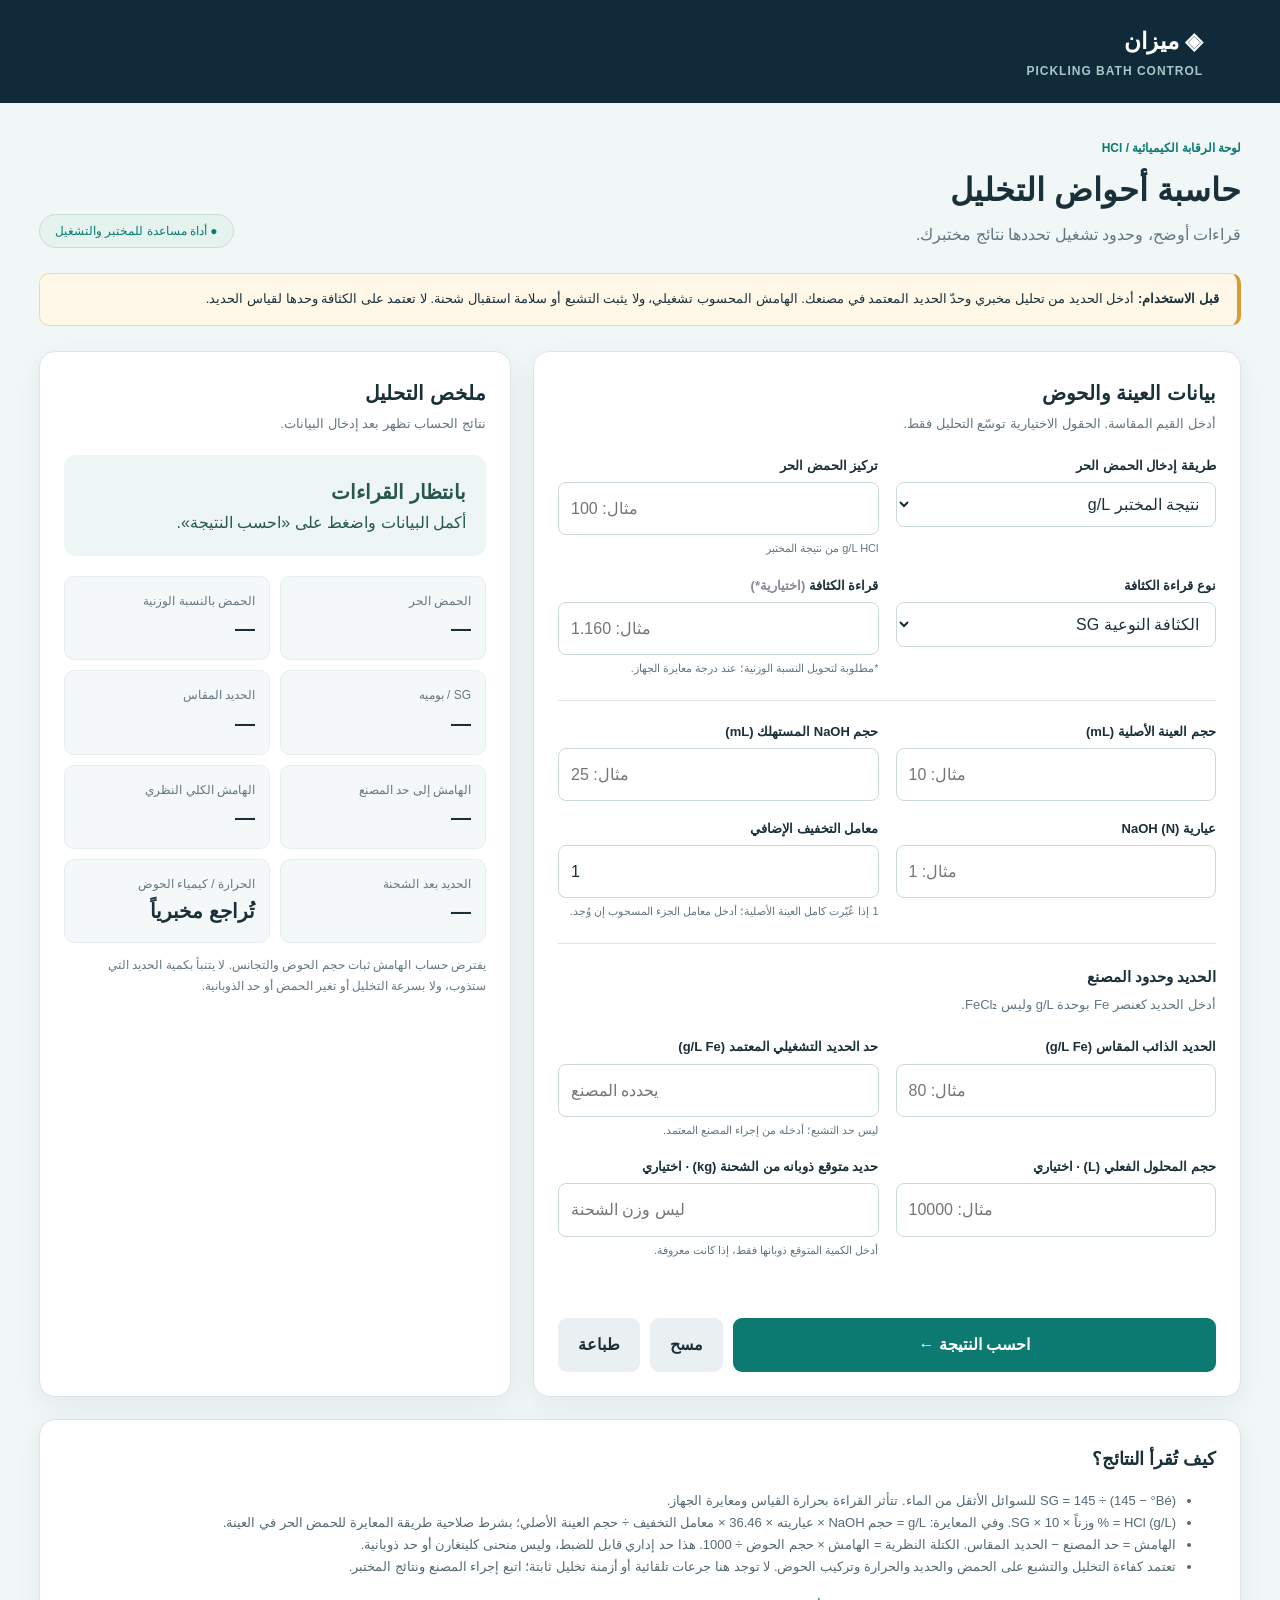
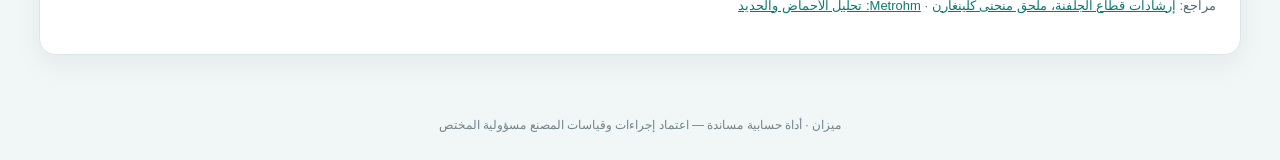
==== hcl-capacity.html @ 318e8add "Add iron capacity calculator to pickling section" ====
<!doctype html><html lang="ar" dir="rtl"><head><meta charset="utf-8"><meta name="viewport" content="width=device-width,initial-scale=1"><title>ميزان | حاسبة أحواض التخليل</title><style>
:root{--navy:#102a3a;--ink:#1a3039;--muted:#637782;--line:#dce6e8;--teal:#0c7a70;--bg:#f1f6f6}*{box-sizing:border-box}body{margin:0;background:var(--bg);color:var(--ink);font-family:Tahoma,Arial,sans-serif;line-height:1.7}.top{background:var(--navy);color:white;padding:22px 6%}.brand{font-weight:bold;font-size:23px}.brand small{font-size:12px;color:#a8c8c8;display:block;letter-spacing:1px}.wrap{max-width:1250px;margin:auto;padding:35px 24px}.eyebrow{color:var(--teal);font-size:12px;font-weight:bold}.hero{display:flex;justify-content:space-between;align-items:end;gap:20px}.hero h1{font-size:32px;margin:4px 0}.hero p{margin:0;color:var(--muted)}.pill{border:1px solid #c9dedb;color:var(--teal);background:#e5f3ef;border-radius:30px;padding:6px 15px;font-size:12px;white-space:nowrap}.alert{margin:25px 0;background:#fff7e7;border:1px solid #f0d8aa;border-right:4px solid #d89d32;padding:14px 18px;border-radius:10px;font-size:13px}.grid{display:grid;grid-template-columns:1.2fr .8fr;gap:22px}.card{background:white;border:1px solid var(--line);border-radius:16px;padding:24px;box-shadow:0 8px 28px #183d4810}.card h2{margin:0;font-size:20px}.sub{color:var(--muted);font-size:13px;margin:3px 0 20px}.fields{display:grid;grid-template-columns:1fr 1fr;gap:17px}.field label{display:block;font-size:13px;font-weight:bold;margin-bottom:5px}.field small{display:block;color:var(--muted);font-size:11px;margin-top:4px}.field input,.field select{width:100%;border:1px solid #cbd9dc;border-radius:8px;padding:12px;font:inherit;color:var(--ink);background:#fff;direction:ltr;text-align:left}.field select{direction:rtl;text-align:right}.section{border-top:1px solid var(--line);margin-top:22px;padding-top:20px}.section h3{font-size:15px;margin:0 0 5px}.buttons{display:flex;gap:10px;margin-top:24px}button{border:0;border-radius:9px;padding:13px 20px;font:inherit;font-weight:bold;cursor:pointer}.primary{background:var(--teal);color:white;flex:1}.secondary{background:#eaf0f1;color:var(--ink)}.status{background:#eef6f5;border-radius:12px;padding:20px;margin:20px 0;color:#285750}.status strong{display:block;font-size:20px}.results{display:grid;grid-template-columns:1fr 1fr;gap:10px}.metric{background:#f5f8f8;border:1px solid #e5eeee;padding:14px;border-radius:10px}.metric span{display:block;color:var(--muted);font-size:12px}.metric b{font-size:20px;direction:ltr;display:block;text-align:right}.note{font-size:12px;color:var(--muted)}.error{color:#a23827;font-weight:bold;min-height:22px;font-size:13px}.refs{margin-top:22px}.refs h2{font-size:18px}.refs p,.refs li{font-size:13px;color:#536a73}.refs a{color:var(--teal)}footer{text-align:center;color:#71858b;font-size:12px;padding:25px}@media(max-width:800px){.grid{grid-template-columns:1fr}.hero{display:block}.pill{display:inline-block;margin-top:15px}.hero h1{font-size:26px}}@media(max-width:480px){.fields{grid-template-columns:1fr}.wrap{padding:24px 14px}.card{padding:18px}}@media print{button{display:none}body{background:white}.card{box-shadow:none}.grid{display:block}.card{margin-bottom:10px}}
</style></head><body><header class="top"><div class="brand">◈ ميزان <small>PICKLING BATH CONTROL</small></div></header><main class="wrap"><div class="hero"><div><div class="eyebrow">لوحة الرقابة الكيميائية / HCl</div><h1>حاسبة أحواض التخليل</h1><p>قراءات أوضح، وحدود تشغيل تحددها نتائج مختبرك.</p></div><div class="pill">● أداة مساعدة للمختبر والتشغيل</div></div><div class="alert"><b>قبل الاستخدام:</b> أدخل الحديد من تحليل مخبري وحدّ الحديد المعتمد في مصنعك. الهامش المحسوب تشغيلي، ولا يثبت التشبع أو سلامة استقبال شحنة. لا تعتمد على الكثافة وحدها لقياس الحديد.</div><div class="grid"><section class="card"><h2>بيانات العينة والحوض</h2><p class="sub">أدخل القيم المقاسة. الحقول الاختيارية توسّع التحليل فقط.</p><div class="fields"><div class="field"><label for="mode">طريقة إدخال الحمض الحر</label><select id="mode"><option value="gl">نتيجة المختبر g/L</option><option value="ww">نسبة وزنية % w/w</option><option value="tit">معايرة NaOH</option></select></div><div class="field" id="acidbox"><label for="acid">تركيز الحمض الحر</label><input id="acid" type="number" min="0" step="any" placeholder="مثال: 100"><small id="acidunit">g/L HCl من نتيجة المختبر</small></div><div class="field"><label for="densitytype">نوع قراءة الكثافة</label><select id="densitytype"><option value="sg">الكثافة النوعية SG</option><option value="be">درجة بوميه °Bé</option></select></div><div class="field"><label for="density">قراءة الكثافة <span style="color:#889">(اختيارية*)</span></label><input id="density" type="number" min="0" step="any" placeholder="مثال: 1.160"><small>*مطلوبة لتحويل النسبة الوزنية؛ عند درجة معايرة الجهاز.</small></div></div><div id="titration" class="fields section" hidden><div class="field"><label for="sample">حجم العينة الأصلية (mL)</label><input id="sample" type="number" min="0" step="any" placeholder="مثال: 10"></div><div class="field"><label for="naoh">حجم NaOH المستهلك (mL)</label><input id="naoh" type="number" min="0" step="any" placeholder="مثال: 25"></div><div class="field"><label for="normal">عيارية NaOH (N)</label><input id="normal" type="number" min="0" step="any" placeholder="مثال: 1"></div><div class="field"><label for="dilution">معامل التخفيف الإضافي</label><input id="dilution" type="number" min="1" step="any" value="1"><small>1 إذا عُيّرت كامل العينة الأصلية؛ أدخل معامل الجزء المسحوب إن وُجد.</small></div></div><div class="section"><h3>الحديد وحدود المصنع</h3><p class="sub">أدخل الحديد كعنصر Fe بوحدة g/L وليس FeCl₂.</p><div class="fields"><div class="field"><label for="iron">الحديد الذائب المقاس (g/L Fe)</label><input id="iron" type="number" min="0" step="any" placeholder="مثال: 80"></div><div class="field"><label for="limit">حد الحديد التشغيلي المعتمد (g/L Fe)</label><input id="limit" type="number" min="0" step="any" placeholder="يحدده المصنع"><small>ليس حد التشبع؛ أدخله من إجراء المصنع المعتمد.</small></div><div class="field"><label for="volume">حجم المحلول الفعلي (L) · اختياري</label><input id="volume" type="number" min="0" step="any" placeholder="مثال: 10000"></div><div class="field"><label for="load">حديد متوقع ذوبانه من الشحنة (kg) · اختياري</label><input id="load" type="number" min="0" step="any" placeholder="ليس وزن الشحنة"><small>أدخل الكمية المتوقع ذوبانها فقط، إذا كانت معروفة.</small></div></div></div><p class="error" id="error" role="alert"></p><div class="buttons"><button class="primary" id="calculate">احسب النتيجة ←</button><button class="secondary" id="reset">مسح</button><button class="secondary" onclick="window.print()">طباعة</button></div></section><section class="card"><h2>ملخص التحليل</h2><p class="sub">نتائج الحساب تظهر بعد إدخال البيانات.</p><div class="status" id="status" aria-live="polite"><strong>بانتظار القراءات</strong>أكمل البيانات واضغط على «احسب النتيجة».</div><div class="results"><div class="metric"><span>الحمض الحر</span><b id="outacid">—</b></div><div class="metric"><span>الحمض بالنسبة الوزنية</span><b id="outww">—</b></div><div class="metric"><span>SG / بوميه</span><b id="outsg">—</b></div><div class="metric"><span>الحديد المقاس</span><b id="outiron">—</b></div><div class="metric"><span>الهامش إلى حد المصنع</span><b id="margin">—</b></div><div class="metric"><span>الهامش الكلي النظري</span><b id="mass">—</b></div><div class="metric"><span>الحديد بعد الشحنة</span><b id="projected">—</b></div><div class="metric"><span>الحرارة / كيمياء الحوض</span><b>تُراجع مخبرياً</b></div></div><p class="note">يفترض حساب الهامش ثبات حجم الحوض والتجانس. لا يتنبأ بكمية الحديد التي ستذوب، ولا بسرعة التخليل أو تغير الحمض أو حد الذوبانية.</p></section></div><section class="card refs"><h2>كيف تُقرأ النتائج؟</h2><ul><li>SG = 145 ÷ (145 − °Bé) للسوائل الأثقل من الماء. تتأثر القراءة بحرارة القياس ومعايرة الجهاز.</li><li>HCl (g/L) = % وزناً × SG × 10. وفي المعايرة: g/L = حجم NaOH × عياريته × 36.46 × معامل التخفيف ÷ حجم العينة الأصلي؛ بشرط صلاحية طريقة المعايرة للحمض الحر في العينة.</li><li>الهامش = حد المصنع − الحديد المقاس. الكتلة النظرية = الهامش × حجم الحوض ÷ 1000. هذا حد إداري قابل للضبط، وليس منحنى كلينغارن أو حد ذوبانية.</li><li>تعتمد كفاءة التخليل والتشبع على الحمض والحديد والحرارة وتركيب الحوض. لا توجد هنا جرعات تلقائية أو أزمنة تخليل ثابتة؛ اتبع إجراء المصنع ونتائج المختبر.</li></ul><p>مراجع: <a href="https://www.sepa.org.uk/media/90906/ippc_sg5_guidance_for_a2_activities_in_the_galvanising_sector.pdf" target="_blank" rel="noreferrer">إرشادات قطاع الجلفنة، ملحق منحنى كلينغارن</a> · <a href="https://www.metrohm.com/ja_jp/applications/application-notes/prozess-applikationen-anpan/an-pan-1019.html" target="_blank" rel="noreferrer">Metrohm: تحليل الأحماض والحديد</a></p></section></main><footer>ميزان · أداة حسابية مساندة — اعتماد إجراءات وقياسات المصنع مسؤولية المختص</footer><script>
const $=id=>document.getElementById(id);const fields=['acid','density','sample','naoh','normal','dilution','iron','limit','volume','load'];const n=id=>$(id).value.trim()===''?null:Number($(id).value);const fmt=(x,d=1)=>Number(x).toLocaleString('en-US',{maximumFractionDigits:d});function mode(){let m=$('mode').value;$('acidbox').hidden=m==='tit';$('titration').hidden=m!=='tit';$('acidunit').textContent=m==='ww'?'% وزناً/وزن من نتيجة المختبر':'g/L HCl من نتيجة المختبر'}$('mode').onchange=mode;$('densitytype').onchange=()=>{$('density').placeholder=$('densitytype').value==='sg'?'مثال: 1.160':'مثال: 20.0'};function clearout(){['outacid','outww','outsg','outiron','margin','mass','projected'].forEach(id=>$(id).textContent='—')}function calculate(){clearout();$('error').textContent='';$('status').innerHTML='<strong>النتيجة غير مكتملة</strong>راجع البيانات ثم أعد الحساب.';let x={};for(const id of fields){x[id]=n(id);if(x[id]!==null&&(!Number.isFinite(x[id])||x[id]<0)){ $('error').textContent='أدخل أرقاماً صحيحة غير سالبة في جميع الحقول.';return}}let sg=null,be=null;if(x.density!==null){if($('densitytype').value==='be'){if(x.density>=145){$('error').textContent='قراءة بوميه غير صالحة.';return}be=x.density;sg=145/(145-be)}else{sg=x.density;if(sg<1||sg>2){$('error').textContent='تحقق من SG: أدخل قيمة بين 1 و 2 لهذه الأداة.';return}be=145-145/sg}}let acid;let m=$('mode').value;if(m==='tit'){if(x.sample===null||x.sample<=0||x.naoh===null||x.normal===null||x.normal<=0||x.dilution===null||x.dilution<1){$('error').textContent='أكمل بيانات المعايرة؛ حجم العينة والعيارية أكبر من صفر ومعامل التخفيف 1 أو أكثر.';return}acid=x.naoh*x.normal*36.46*x.dilution/x.sample}else{if(x.acid===null){$('error').textContent='أدخل نتيجة الحمض الحر.';return}if(m==='ww'&&(x.acid>100||sg===null)){$('error').textContent='النسبة الوزنية يجب ألا تتجاوز 100% وتتطلب قراءة الكثافة.';return}acid=m==='ww'?x.acid*sg*10:x.acid}if(x.iron===null||x.limit===null||x.limit<=0){$('error').textContent='أدخل الحديد المقاس وحد الحديد المعتمد الأكبر من صفر.';return}if(x.volume!==null&&x.volume<=0){$('error').textContent='حجم الحوض يجب أن يكون أكبر من صفر.';return}if(x.load!==null&&x.volume===null){$('error').textContent='لحساب أثر الشحنة أدخل حجم الحوض الفعلي.';return}let margin=x.limit-x.iron, projected=x.load!==null?x.iron+x.load*1000/x.volume:null;$('outacid').textContent=fmt(acid)+' g/L';$('outww').textContent=sg?fmt(acid/(10*sg),2)+' % w/w':'يتطلب SG';$('outsg').textContent=sg?fmt(sg,4)+' / '+fmt(be,2)+' °Bé':'غير مدخل';$('outiron').textContent=fmt(x.iron)+' g/L';$('margin').textContent=fmt(margin)+' g/L';$('mass').textContent=x.volume?fmt(Math.max(0,margin)*x.volume/1000)+' kg':'يتطلب الحجم';$('projected').textContent=projected!==null?fmt(projected)+' g/L':'غير مدخل';let title,body;if(margin<=0){title='بلغ حد المصنع أو تجاوزه';body='لا يوجد هامش ضمن الحد المدخل. راجع مسؤول التشغيل ونتائج التحليل.'}else if(projected!==null&&projected>=x.limit){title='الشحنة تتجاوز الهامش المحدد';body='الحديد المتوقع بعد الشحنة يبلغ الحد أو يتجاوزه. راجع مسؤول التشغيل.'}else if(projected!==null){title='ضمن حد الحديد المدخل حسابياً';body='التقدير مشروط بصحة الحديد المتوقع ذوبانه وثبات الحجم. راجع الحمض والحرارة والتشبع قبل القرار.'}else{title='يوجد هامش إلى حد المصنع';body='لا يمكن الجزم بقبول الشحنة دون تقدير الحديد الذي سيذوب ومراجعة الحمض والحرارة والتشبع.'}$('status').innerHTML='<strong>'+title+'</strong>'+body;$('status').style.background=margin<=0||(projected!==null&&projected>=x.limit)?'#fff0ea':'#eef6f5'}$('calculate').onclick=calculate;$('reset').onclick=()=>{fields.forEach(id=>$(id).value='');$('dilution').value='1';$('mode').value='gl';$('densitytype').value='sg';mode();clearout();$('error').textContent='';$('status').innerHTML='<strong>بانتظار القراءات</strong>أكمل البيانات واضغط على «احسب النتيجة».'};mode();
</script></body></html>
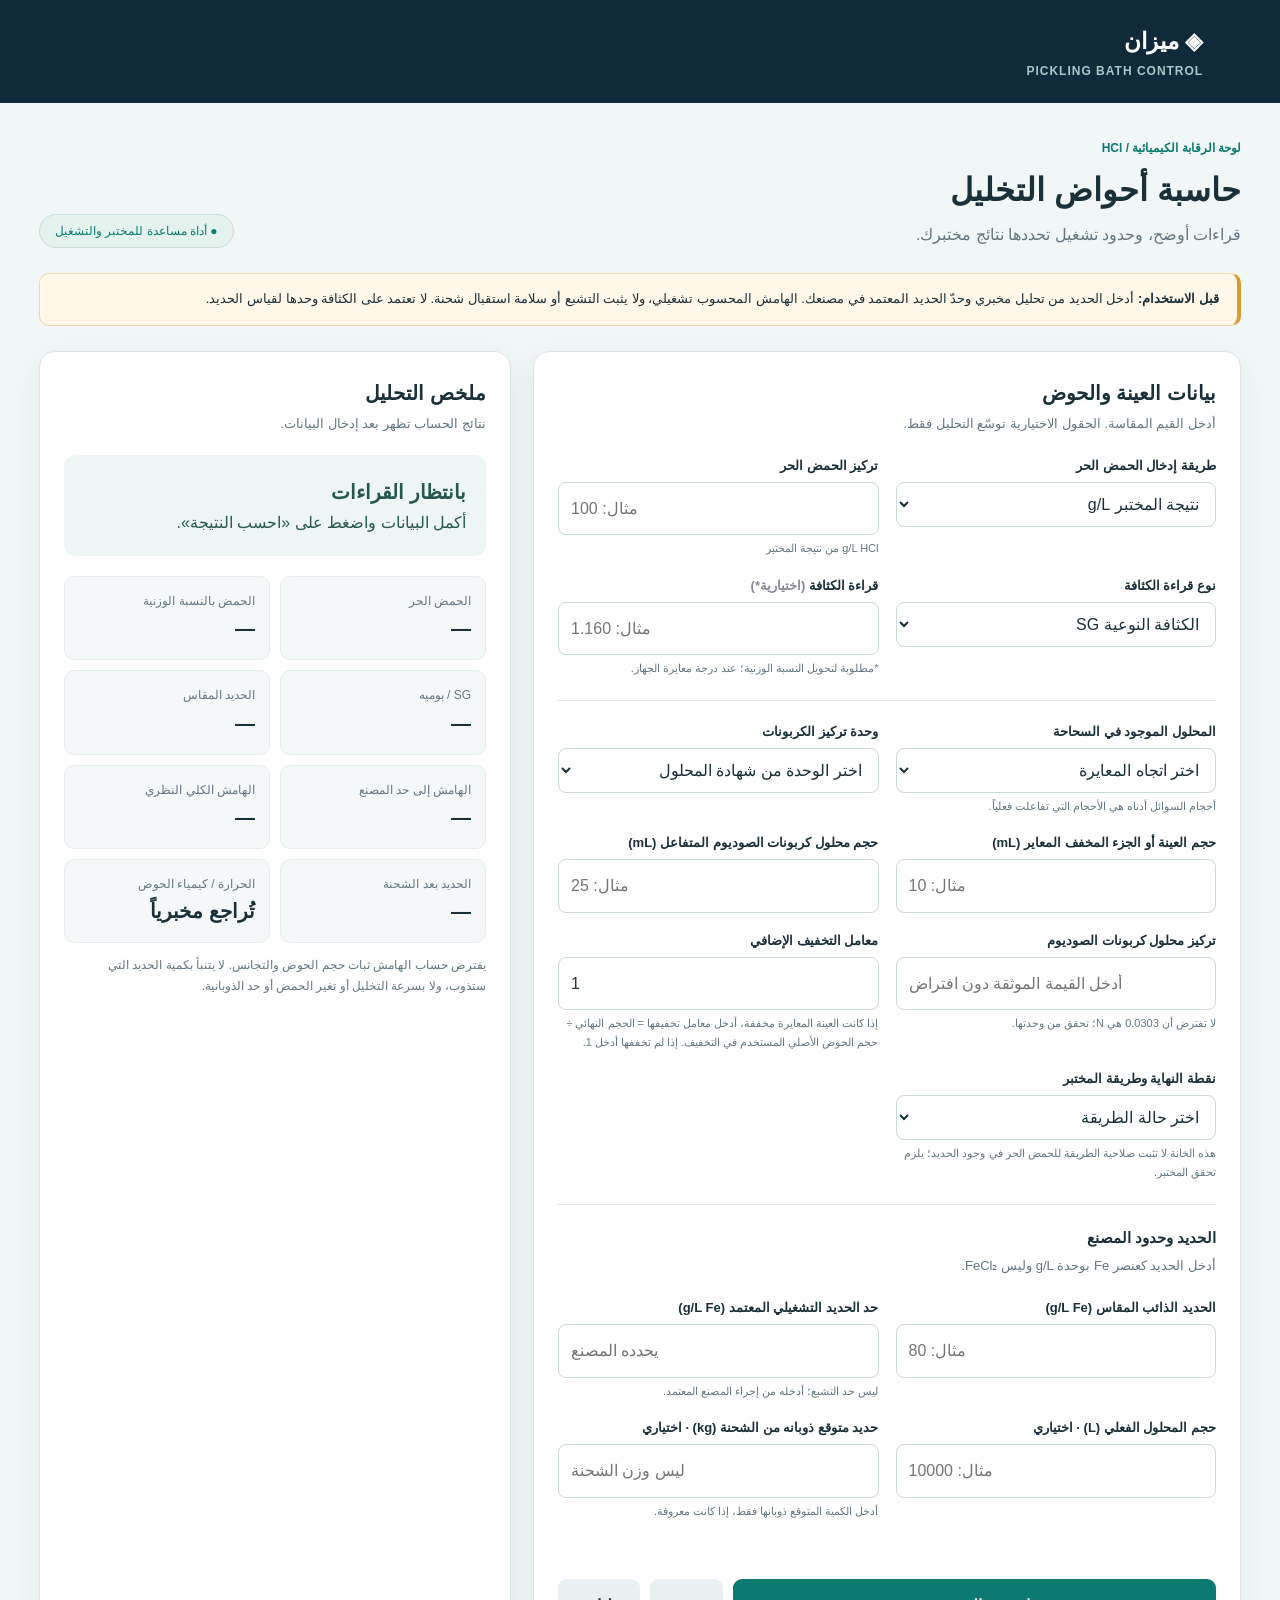
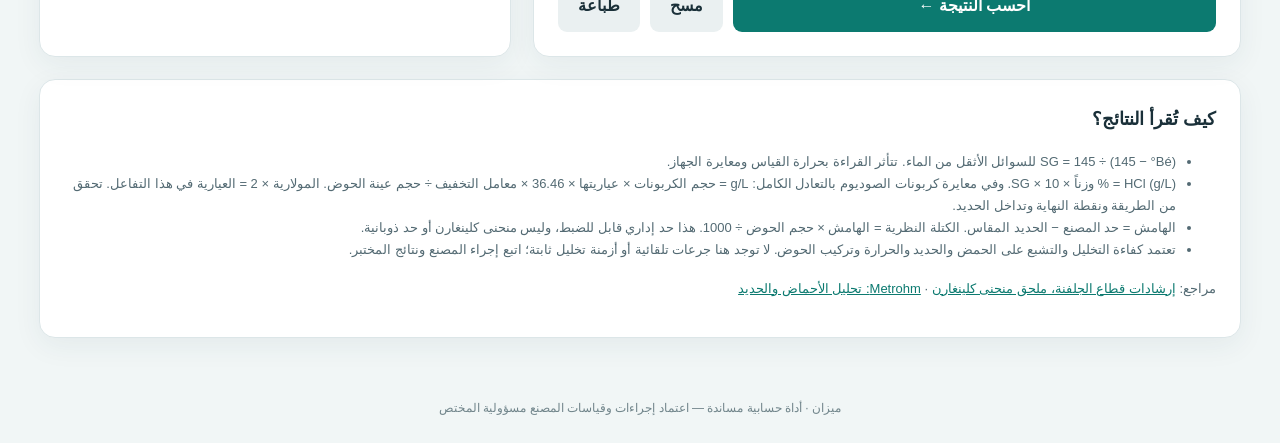
==== commit 95f13dc9: "Support sodium carbonate titration calculator" ====
--- a/hcl-capacity.html
+++ b/hcl-capacity.html
@@ -1,5 +1,5 @@
 <!doctype html><html lang="ar" dir="rtl"><head><meta charset="utf-8"><meta name="viewport" content="width=device-width,initial-scale=1"><title>ميزان | حاسبة أحواض التخليل</title><style>
 :root{--navy:#102a3a;--ink:#1a3039;--muted:#637782;--line:#dce6e8;--teal:#0c7a70;--bg:#f1f6f6}*{box-sizing:border-box}body{margin:0;background:var(--bg);color:var(--ink);font-family:Tahoma,Arial,sans-serif;line-height:1.7}.top{background:var(--navy);color:white;padding:22px 6%}.brand{font-weight:bold;font-size:23px}.brand small{font-size:12px;color:#a8c8c8;display:block;letter-spacing:1px}.wrap{max-width:1250px;margin:auto;padding:35px 24px}.eyebrow{color:var(--teal);font-size:12px;font-weight:bold}.hero{display:flex;justify-content:space-between;align-items:end;gap:20px}.hero h1{font-size:32px;margin:4px 0}.hero p{margin:0;color:var(--muted)}.pill{border:1px solid #c9dedb;color:var(--teal);background:#e5f3ef;border-radius:30px;padding:6px 15px;font-size:12px;white-space:nowrap}.alert{margin:25px 0;background:#fff7e7;border:1px solid #f0d8aa;border-right:4px solid #d89d32;padding:14px 18px;border-radius:10px;font-size:13px}.grid{display:grid;grid-template-columns:1.2fr .8fr;gap:22px}.card{background:white;border:1px solid var(--line);border-radius:16px;padding:24px;box-shadow:0 8px 28px #183d4810}.card h2{margin:0;font-size:20px}.sub{color:var(--muted);font-size:13px;margin:3px 0 20px}.fields{display:grid;grid-template-columns:1fr 1fr;gap:17px}.field label{display:block;font-size:13px;font-weight:bold;margin-bottom:5px}.field small{display:block;color:var(--muted);font-size:11px;margin-top:4px}.field input,.field select{width:100%;border:1px solid #cbd9dc;border-radius:8px;padding:12px;font:inherit;color:var(--ink);background:#fff;direction:ltr;text-align:left}.field select{direction:rtl;text-align:right}.section{border-top:1px solid var(--line);margin-top:22px;padding-top:20px}.section h3{font-size:15px;margin:0 0 5px}.buttons{display:flex;gap:10px;margin-top:24px}button{border:0;border-radius:9px;padding:13px 20px;font:inherit;font-weight:bold;cursor:pointer}.primary{background:var(--teal);color:white;flex:1}.secondary{background:#eaf0f1;color:var(--ink)}.status{background:#eef6f5;border-radius:12px;padding:20px;margin:20px 0;color:#285750}.status strong{display:block;font-size:20px}.results{display:grid;grid-template-columns:1fr 1fr;gap:10px}.metric{background:#f5f8f8;border:1px solid #e5eeee;padding:14px;border-radius:10px}.metric span{display:block;color:var(--muted);font-size:12px}.metric b{font-size:20px;direction:ltr;display:block;text-align:right}.note{font-size:12px;color:var(--muted)}.error{color:#a23827;font-weight:bold;min-height:22px;font-size:13px}.refs{margin-top:22px}.refs h2{font-size:18px}.refs p,.refs li{font-size:13px;color:#536a73}.refs a{color:var(--teal)}footer{text-align:center;color:#71858b;font-size:12px;padding:25px}@media(max-width:800px){.grid{grid-template-columns:1fr}.hero{display:block}.pill{display:inline-block;margin-top:15px}.hero h1{font-size:26px}}@media(max-width:480px){.fields{grid-template-columns:1fr}.wrap{padding:24px 14px}.card{padding:18px}}@media print{button{display:none}body{background:white}.card{box-shadow:none}.grid{display:block}.card{margin-bottom:10px}}
-</style></head><body><header class="top"><div class="brand">◈ ميزان <small>PICKLING BATH CONTROL</small></div></header><main class="wrap"><div class="hero"><div><div class="eyebrow">لوحة الرقابة الكيميائية / HCl</div><h1>حاسبة أحواض التخليل</h1><p>قراءات أوضح، وحدود تشغيل تحددها نتائج مختبرك.</p></div><div class="pill">● أداة مساعدة للمختبر والتشغيل</div></div><div class="alert"><b>قبل الاستخدام:</b> أدخل الحديد من تحليل مخبري وحدّ الحديد المعتمد في مصنعك. الهامش المحسوب تشغيلي، ولا يثبت التشبع أو سلامة استقبال شحنة. لا تعتمد على الكثافة وحدها لقياس الحديد.</div><div class="grid"><section class="card"><h2>بيانات العينة والحوض</h2><p class="sub">أدخل القيم المقاسة. الحقول الاختيارية توسّع التحليل فقط.</p><div class="fields"><div class="field"><label for="mode">طريقة إدخال الحمض الحر</label><select id="mode"><option value="gl">نتيجة المختبر g/L</option><option value="ww">نسبة وزنية % w/w</option><option value="tit">معايرة NaOH</option></select></div><div class="field" id="acidbox"><label for="acid">تركيز الحمض الحر</label><input id="acid" type="number" min="0" step="any" placeholder="مثال: 100"><small id="acidunit">g/L HCl من نتيجة المختبر</small></div><div class="field"><label for="densitytype">نوع قراءة الكثافة</label><select id="densitytype"><option value="sg">الكثافة النوعية SG</option><option value="be">درجة بوميه °Bé</option></select></div><div class="field"><label for="density">قراءة الكثافة <span style="color:#889">(اختيارية*)</span></label><input id="density" type="number" min="0" step="any" placeholder="مثال: 1.160"><small>*مطلوبة لتحويل النسبة الوزنية؛ عند درجة معايرة الجهاز.</small></div></div><div id="titration" class="fields section" hidden><div class="field"><label for="sample">حجم العينة الأصلية (mL)</label><input id="sample" type="number" min="0" step="any" placeholder="مثال: 10"></div><div class="field"><label for="naoh">حجم NaOH المستهلك (mL)</label><input id="naoh" type="number" min="0" step="any" placeholder="مثال: 25"></div><div class="field"><label for="normal">عيارية NaOH (N)</label><input id="normal" type="number" min="0" step="any" placeholder="مثال: 1"></div><div class="field"><label for="dilution">معامل التخفيف الإضافي</label><input id="dilution" type="number" min="1" step="any" value="1"><small>1 إذا عُيّرت كامل العينة الأصلية؛ أدخل معامل الجزء المسحوب إن وُجد.</small></div></div><div class="section"><h3>الحديد وحدود المصنع</h3><p class="sub">أدخل الحديد كعنصر Fe بوحدة g/L وليس FeCl₂.</p><div class="fields"><div class="field"><label for="iron">الحديد الذائب المقاس (g/L Fe)</label><input id="iron" type="number" min="0" step="any" placeholder="مثال: 80"></div><div class="field"><label for="limit">حد الحديد التشغيلي المعتمد (g/L Fe)</label><input id="limit" type="number" min="0" step="any" placeholder="يحدده المصنع"><small>ليس حد التشبع؛ أدخله من إجراء المصنع المعتمد.</small></div><div class="field"><label for="volume">حجم المحلول الفعلي (L) · اختياري</label><input id="volume" type="number" min="0" step="any" placeholder="مثال: 10000"></div><div class="field"><label for="load">حديد متوقع ذوبانه من الشحنة (kg) · اختياري</label><input id="load" type="number" min="0" step="any" placeholder="ليس وزن الشحنة"><small>أدخل الكمية المتوقع ذوبانها فقط، إذا كانت معروفة.</small></div></div></div><p class="error" id="error" role="alert"></p><div class="buttons"><button class="primary" id="calculate">احسب النتيجة ←</button><button class="secondary" id="reset">مسح</button><button class="secondary" onclick="window.print()">طباعة</button></div></section><section class="card"><h2>ملخص التحليل</h2><p class="sub">نتائج الحساب تظهر بعد إدخال البيانات.</p><div class="status" id="status" aria-live="polite"><strong>بانتظار القراءات</strong>أكمل البيانات واضغط على «احسب النتيجة».</div><div class="results"><div class="metric"><span>الحمض الحر</span><b id="outacid">—</b></div><div class="metric"><span>الحمض بالنسبة الوزنية</span><b id="outww">—</b></div><div class="metric"><span>SG / بوميه</span><b id="outsg">—</b></div><div class="metric"><span>الحديد المقاس</span><b id="outiron">—</b></div><div class="metric"><span>الهامش إلى حد المصنع</span><b id="margin">—</b></div><div class="metric"><span>الهامش الكلي النظري</span><b id="mass">—</b></div><div class="metric"><span>الحديد بعد الشحنة</span><b id="projected">—</b></div><div class="metric"><span>الحرارة / كيمياء الحوض</span><b>تُراجع مخبرياً</b></div></div><p class="note">يفترض حساب الهامش ثبات حجم الحوض والتجانس. لا يتنبأ بكمية الحديد التي ستذوب، ولا بسرعة التخليل أو تغير الحمض أو حد الذوبانية.</p></section></div><section class="card refs"><h2>كيف تُقرأ النتائج؟</h2><ul><li>SG = 145 ÷ (145 − °Bé) للسوائل الأثقل من الماء. تتأثر القراءة بحرارة القياس ومعايرة الجهاز.</li><li>HCl (g/L) = % وزناً × SG × 10. وفي المعايرة: g/L = حجم NaOH × عياريته × 36.46 × معامل التخفيف ÷ حجم العينة الأصلي؛ بشرط صلاحية طريقة المعايرة للحمض الحر في العينة.</li><li>الهامش = حد المصنع − الحديد المقاس. الكتلة النظرية = الهامش × حجم الحوض ÷ 1000. هذا حد إداري قابل للضبط، وليس منحنى كلينغارن أو حد ذوبانية.</li><li>تعتمد كفاءة التخليل والتشبع على الحمض والحديد والحرارة وتركيب الحوض. لا توجد هنا جرعات تلقائية أو أزمنة تخليل ثابتة؛ اتبع إجراء المصنع ونتائج المختبر.</li></ul><p>مراجع: <a href="https://www.sepa.org.uk/media/90906/ippc_sg5_guidance_for_a2_activities_in_the_galvanising_sector.pdf" target="_blank" rel="noreferrer">إرشادات قطاع الجلفنة، ملحق منحنى كلينغارن</a> · <a href="https://www.metrohm.com/ja_jp/applications/application-notes/prozess-applikationen-anpan/an-pan-1019.html" target="_blank" rel="noreferrer">Metrohm: تحليل الأحماض والحديد</a></p></section></main><footer>ميزان · أداة حسابية مساندة — اعتماد إجراءات وقياسات المصنع مسؤولية المختص</footer><script>
-const $=id=>document.getElementById(id);const fields=['acid','density','sample','naoh','normal','dilution','iron','limit','volume','load'];const n=id=>$(id).value.trim()===''?null:Number($(id).value);const fmt=(x,d=1)=>Number(x).toLocaleString('en-US',{maximumFractionDigits:d});function mode(){let m=$('mode').value;$('acidbox').hidden=m==='tit';$('titration').hidden=m!=='tit';$('acidunit').textContent=m==='ww'?'% وزناً/وزن من نتيجة المختبر':'g/L HCl من نتيجة المختبر'}$('mode').onchange=mode;$('densitytype').onchange=()=>{$('density').placeholder=$('densitytype').value==='sg'?'مثال: 1.160':'مثال: 20.0'};function clearout(){['outacid','outww','outsg','outiron','margin','mass','projected'].forEach(id=>$(id).textContent='—')}function calculate(){clearout();$('error').textContent='';$('status').innerHTML='<strong>النتيجة غير مكتملة</strong>راجع البيانات ثم أعد الحساب.';let x={};for(const id of fields){x[id]=n(id);if(x[id]!==null&&(!Number.isFinite(x[id])||x[id]<0)){ $('error').textContent='أدخل أرقاماً صحيحة غير سالبة في جميع الحقول.';return}}let sg=null,be=null;if(x.density!==null){if($('densitytype').value==='be'){if(x.density>=145){$('error').textContent='قراءة بوميه غير صالحة.';return}be=x.density;sg=145/(145-be)}else{sg=x.density;if(sg<1||sg>2){$('error').textContent='تحقق من SG: أدخل قيمة بين 1 و 2 لهذه الأداة.';return}be=145-145/sg}}let acid;let m=$('mode').value;if(m==='tit'){if(x.sample===null||x.sample<=0||x.naoh===null||x.normal===null||x.normal<=0||x.dilution===null||x.dilution<1){$('error').textContent='أكمل بيانات المعايرة؛ حجم العينة والعيارية أكبر من صفر ومعامل التخفيف 1 أو أكثر.';return}acid=x.naoh*x.normal*36.46*x.dilution/x.sample}else{if(x.acid===null){$('error').textContent='أدخل نتيجة الحمض الحر.';return}if(m==='ww'&&(x.acid>100||sg===null)){$('error').textContent='النسبة الوزنية يجب ألا تتجاوز 100% وتتطلب قراءة الكثافة.';return}acid=m==='ww'?x.acid*sg*10:x.acid}if(x.iron===null||x.limit===null||x.limit<=0){$('error').textContent='أدخل الحديد المقاس وحد الحديد المعتمد الأكبر من صفر.';return}if(x.volume!==null&&x.volume<=0){$('error').textContent='حجم الحوض يجب أن يكون أكبر من صفر.';return}if(x.load!==null&&x.volume===null){$('error').textContent='لحساب أثر الشحنة أدخل حجم الحوض الفعلي.';return}let margin=x.limit-x.iron, projected=x.load!==null?x.iron+x.load*1000/x.volume:null;$('outacid').textContent=fmt(acid)+' g/L';$('outww').textContent=sg?fmt(acid/(10*sg),2)+' % w/w':'يتطلب SG';$('outsg').textContent=sg?fmt(sg,4)+' / '+fmt(be,2)+' °Bé':'غير مدخل';$('outiron').textContent=fmt(x.iron)+' g/L';$('margin').textContent=fmt(margin)+' g/L';$('mass').textContent=x.volume?fmt(Math.max(0,margin)*x.volume/1000)+' kg':'يتطلب الحجم';$('projected').textContent=projected!==null?fmt(projected)+' g/L':'غير مدخل';let title,body;if(margin<=0){title='بلغ حد المصنع أو تجاوزه';body='لا يوجد هامش ضمن الحد المدخل. راجع مسؤول التشغيل ونتائج التحليل.'}else if(projected!==null&&projected>=x.limit){title='الشحنة تتجاوز الهامش المحدد';body='الحديد المتوقع بعد الشحنة يبلغ الحد أو يتجاوزه. راجع مسؤول التشغيل.'}else if(projected!==null){title='ضمن حد الحديد المدخل حسابياً';body='التقدير مشروط بصحة الحديد المتوقع ذوبانه وثبات الحجم. راجع الحمض والحرارة والتشبع قبل القرار.'}else{title='يوجد هامش إلى حد المصنع';body='لا يمكن الجزم بقبول الشحنة دون تقدير الحديد الذي سيذوب ومراجعة الحمض والحرارة والتشبع.'}$('status').innerHTML='<strong>'+title+'</strong>'+body;$('status').style.background=margin<=0||(projected!==null&&projected>=x.limit)?'#fff0ea':'#eef6f5'}$('calculate').onclick=calculate;$('reset').onclick=()=>{fields.forEach(id=>$(id).value='');$('dilution').value='1';$('mode').value='gl';$('densitytype').value='sg';mode();clearout();$('error').textContent='';$('status').innerHTML='<strong>بانتظار القراءات</strong>أكمل البيانات واضغط على «احسب النتيجة».'};mode();
+</style></head><body><header class="top"><div class="brand">◈ ميزان <small>PICKLING BATH CONTROL</small></div></header><main class="wrap"><div class="hero"><div><div class="eyebrow">لوحة الرقابة الكيميائية / HCl</div><h1>حاسبة أحواض التخليل</h1><p>قراءات أوضح، وحدود تشغيل تحددها نتائج مختبرك.</p></div><div class="pill">● أداة مساعدة للمختبر والتشغيل</div></div><div class="alert"><b>قبل الاستخدام:</b> أدخل الحديد من تحليل مخبري وحدّ الحديد المعتمد في مصنعك. الهامش المحسوب تشغيلي، ولا يثبت التشبع أو سلامة استقبال شحنة. لا تعتمد على الكثافة وحدها لقياس الحديد.</div><div class="grid"><section class="card"><h2>بيانات العينة والحوض</h2><p class="sub">أدخل القيم المقاسة. الحقول الاختيارية توسّع التحليل فقط.</p><div class="fields"><div class="field"><label for="mode">طريقة إدخال الحمض الحر</label><select id="mode"><option value="gl">نتيجة المختبر g/L</option><option value="ww">نسبة وزنية % w/w</option><option value="tit">معايرة كربونات الصوديوم Na₂CO₃</option></select></div><div class="field" id="acidbox"><label for="acid">تركيز الحمض الحر</label><input id="acid" type="number" min="0" step="any" placeholder="مثال: 100"><small id="acidunit">g/L HCl من نتيجة المختبر</small></div><div class="field"><label for="densitytype">نوع قراءة الكثافة</label><select id="densitytype"><option value="sg">الكثافة النوعية SG</option><option value="be">درجة بوميه °Bé</option></select></div><div class="field"><label for="density">قراءة الكثافة <span style="color:#889">(اختيارية*)</span></label><input id="density" type="number" min="0" step="any" placeholder="مثال: 1.160"><small>*مطلوبة لتحويل النسبة الوزنية؛ عند درجة معايرة الجهاز.</small></div></div><div id="titration" class="fields section" hidden><div class="field"><label for="direction">المحلول الموجود في السحاحة</label><select id="direction"><option value="">اختر اتجاه المعايرة</option><option value="carbonate">كربونات الصوديوم في السحاحة</option><option value="acid">عينة الحمض في السحاحة</option></select><small>أحجام السوائل أدناه هي الأحجام التي تفاعلت فعلياً.</small></div><div class="field"><label for="conctype">وحدة تركيز الكربونات</label><select id="conctype"><option value="">اختر الوحدة من شهادة المحلول</option><option value="N">عيارية N</option><option value="M">مولارية M — للتعادل الكامل</option></select></div><div class="field"><label for="sample">حجم العينة أو الجزء المخفف المعاير (mL)</label><input id="sample" type="number" min="0" step="any" placeholder="مثال: 10"></div><div class="field"><label for="naoh">حجم محلول كربونات الصوديوم المتفاعل (mL)</label><input id="naoh" type="number" min="0" step="any" placeholder="مثال: 25"></div><div class="field"><label for="normal">تركيز محلول كربونات الصوديوم</label><input id="normal" type="number" min="0" step="any" placeholder="أدخل القيمة الموثقة دون افتراض"><small>لا تفترض أن 0.0303 هي N؛ تحقق من وحدتها.</small></div><div class="field"><label for="dilution">معامل التخفيف الإضافي</label><input id="dilution" type="number" min="1" step="any" value="1"><small>إذا كانت العينة المعايرة مخففة، أدخل معامل تخفيفها = الحجم النهائي ÷ حجم الحوض الأصلي المستخدم في التخفيف. إذا لم تخففها أدخل 1.</small></div><div class="field"><label for="endpoint">نقطة النهاية وطريقة المختبر</label><select id="endpoint"><option value="">اختر حالة الطريقة</option><option value="confirmed">طريقة مختبر موثقة للتعادل الكامل</option></select><small>هذه الخانة لا تثبت صلاحية الطريقة للحمض الحر في وجود الحديد؛ يلزم تحقق المختبر.</small></div></div><div class="section"><h3>الحديد وحدود المصنع</h3><p class="sub">أدخل الحديد كعنصر Fe بوحدة g/L وليس FeCl₂.</p><div class="fields"><div class="field"><label for="iron">الحديد الذائب المقاس (g/L Fe)</label><input id="iron" type="number" min="0" step="any" placeholder="مثال: 80"></div><div class="field"><label for="limit">حد الحديد التشغيلي المعتمد (g/L Fe)</label><input id="limit" type="number" min="0" step="any" placeholder="يحدده المصنع"><small>ليس حد التشبع؛ أدخله من إجراء المصنع المعتمد.</small></div><div class="field"><label for="volume">حجم المحلول الفعلي (L) · اختياري</label><input id="volume" type="number" min="0" step="any" placeholder="مثال: 10000"></div><div class="field"><label for="load">حديد متوقع ذوبانه من الشحنة (kg) · اختياري</label><input id="load" type="number" min="0" step="any" placeholder="ليس وزن الشحنة"><small>أدخل الكمية المتوقع ذوبانها فقط، إذا كانت معروفة.</small></div></div></div><p class="error" id="error" role="alert"></p><div class="buttons"><button class="primary" id="calculate">احسب النتيجة ←</button><button class="secondary" id="reset">مسح</button><button class="secondary" onclick="window.print()">طباعة</button></div></section><section class="card"><h2>ملخص التحليل</h2><p class="sub">نتائج الحساب تظهر بعد إدخال البيانات.</p><div class="status" id="status" aria-live="polite"><strong>بانتظار القراءات</strong>أكمل البيانات واضغط على «احسب النتيجة».</div><div class="results"><div class="metric"><span>الحمض الحر</span><b id="outacid">—</b></div><div class="metric"><span>الحمض بالنسبة الوزنية</span><b id="outww">—</b></div><div class="metric"><span>SG / بوميه</span><b id="outsg">—</b></div><div class="metric"><span>الحديد المقاس</span><b id="outiron">—</b></div><div class="metric"><span>الهامش إلى حد المصنع</span><b id="margin">—</b></div><div class="metric"><span>الهامش الكلي النظري</span><b id="mass">—</b></div><div class="metric"><span>الحديد بعد الشحنة</span><b id="projected">—</b></div><div class="metric"><span>الحرارة / كيمياء الحوض</span><b>تُراجع مخبرياً</b></div></div><p class="note">يفترض حساب الهامش ثبات حجم الحوض والتجانس. لا يتنبأ بكمية الحديد التي ستذوب، ولا بسرعة التخليل أو تغير الحمض أو حد الذوبانية.</p></section></div><section class="card refs"><h2>كيف تُقرأ النتائج؟</h2><ul><li>SG = 145 ÷ (145 − °Bé) للسوائل الأثقل من الماء. تتأثر القراءة بحرارة القياس ومعايرة الجهاز.</li><li>HCl (g/L) = % وزناً × SG × 10. وفي معايرة كربونات الصوديوم بالتعادل الكامل: g/L = حجم الكربونات × عياريتها × 36.46 × معامل التخفيف ÷ حجم عينة الحوض. المولارية × 2 = العيارية في هذا التفاعل. تحقق من الطريقة ونقطة النهاية وتداخل الحديد.</li><li>الهامش = حد المصنع − الحديد المقاس. الكتلة النظرية = الهامش × حجم الحوض ÷ 1000. هذا حد إداري قابل للضبط، وليس منحنى كلينغارن أو حد ذوبانية.</li><li>تعتمد كفاءة التخليل والتشبع على الحمض والحديد والحرارة وتركيب الحوض. لا توجد هنا جرعات تلقائية أو أزمنة تخليل ثابتة؛ اتبع إجراء المصنع ونتائج المختبر.</li></ul><p>مراجع: <a href="https://www.sepa.org.uk/media/90906/ippc_sg5_guidance_for_a2_activities_in_the_galvanising_sector.pdf" target="_blank" rel="noreferrer">إرشادات قطاع الجلفنة، ملحق منحنى كلينغارن</a> · <a href="https://www.metrohm.com/ja_jp/applications/application-notes/prozess-applikationen-anpan/an-pan-1019.html" target="_blank" rel="noreferrer">Metrohm: تحليل الأحماض والحديد</a></p></section></main><footer>ميزان · أداة حسابية مساندة — اعتماد إجراءات وقياسات المصنع مسؤولية المختص</footer><script>
+const $=id=>document.getElementById(id);const fields=['acid','density','sample','naoh','normal','dilution','iron','limit','volume','load'];const n=id=>$(id).value.trim()===''?null:Number($(id).value);const fmt=(x,d=1)=>Number(x).toLocaleString('en-US',{maximumFractionDigits:d});function mode(){let m=$('mode').value;$('acidbox').hidden=m==='tit';$('titration').hidden=m!=='tit';$('acidunit').textContent=m==='ww'?'% وزناً/وزن من نتيجة المختبر':'g/L HCl من نتيجة المختبر'}$('mode').onchange=mode;$('densitytype').onchange=()=>{$('density').placeholder=$('densitytype').value==='sg'?'مثال: 1.160':'مثال: 20.0'};function clearout(){['outacid','outww','outsg','outiron','margin','mass','projected'].forEach(id=>$(id).textContent='—')}function calculate(){clearout();$('error').textContent='';$('status').innerHTML='<strong>النتيجة غير مكتملة</strong>راجع البيانات ثم أعد الحساب.';let x={};for(const id of fields){x[id]=n(id);if(x[id]!==null&&(!Number.isFinite(x[id])||x[id]<0)){ $('error').textContent='أدخل أرقاماً صحيحة غير سالبة في جميع الحقول.';return}}let sg=null,be=null;if(x.density!==null){if($('densitytype').value==='be'){if(x.density>=145){$('error').textContent='قراءة بوميه غير صالحة.';return}be=x.density;sg=145/(145-be)}else{sg=x.density;if(sg<1||sg>2){$('error').textContent='تحقق من SG: أدخل قيمة بين 1 و 2 لهذه الأداة.';return}be=145-145/sg}}let acid;let m=$('mode').value;if(m==='tit'){if(!$('direction').value||!$('conctype').value||!$('endpoint').value){$('error').textContent='اختر اتجاه المعايرة ووحدة تركيز الكربونات وأكد أن نقطة النهاية للتعادل الكامل وفق طريقة المختبر.';return}if(x.sample===null||x.sample<=0||x.naoh===null||x.normal===null||x.normal<=0||x.dilution===null||x.dilution<1){$('error').textContent='أكمل أحجام المحاليل والتركيز؛ حجم العينة والتركيز أكبر من صفر ومعامل التخفيف 1 أو أكثر.';return}acid=x.naoh*x.normal*($('conctype').value==='M'?2:1)*36.46*x.dilution/x.sample}else{if(x.acid===null){$('error').textContent='أدخل نتيجة الحمض الحر.';return}if(m==='ww'&&(x.acid>100||sg===null)){$('error').textContent='النسبة الوزنية يجب ألا تتجاوز 100% وتتطلب قراءة الكثافة.';return}acid=m==='ww'?x.acid*sg*10:x.acid}if(x.iron===null||x.limit===null||x.limit<=0){$('error').textContent='أدخل الحديد المقاس وحد الحديد المعتمد الأكبر من صفر.';return}if(x.volume!==null&&x.volume<=0){$('error').textContent='حجم الحوض يجب أن يكون أكبر من صفر.';return}if(x.load!==null&&x.volume===null){$('error').textContent='لحساب أثر الشحنة أدخل حجم الحوض الفعلي.';return}let margin=x.limit-x.iron, projected=x.load!==null?x.iron+x.load*1000/x.volume:null;$('outacid').textContent=fmt(acid)+' g/L';$('outww').textContent=sg?fmt(acid/(10*sg),2)+' % w/w':'يتطلب SG';$('outsg').textContent=sg?fmt(sg,4)+' / '+fmt(be,2)+' °Bé':'غير مدخل';$('outiron').textContent=fmt(x.iron)+' g/L';$('margin').textContent=fmt(margin)+' g/L';$('mass').textContent=x.volume?fmt(Math.max(0,margin)*x.volume/1000)+' kg':'يتطلب الحجم';$('projected').textContent=projected!==null?fmt(projected)+' g/L':'غير مدخل';let title,body;if(margin<=0){title='بلغ حد المصنع أو تجاوزه';body='لا يوجد هامش ضمن الحد المدخل. راجع مسؤول التشغيل ونتائج التحليل.'}else if(projected!==null&&projected>=x.limit){title='الشحنة تتجاوز الهامش المحدد';body='الحديد المتوقع بعد الشحنة يبلغ الحد أو يتجاوزه. راجع مسؤول التشغيل.'}else if(projected!==null){title='ضمن حد الحديد المدخل حسابياً';body='التقدير مشروط بصحة الحديد المتوقع ذوبانه وثبات الحجم. راجع الحمض والحرارة والتشبع قبل القرار.'}else{title='يوجد هامش إلى حد المصنع';body='لا يمكن الجزم بقبول الشحنة دون تقدير الحديد الذي سيذوب ومراجعة الحمض والحرارة والتشبع.'}$('status').innerHTML='<strong>'+title+'</strong>'+body;$('status').style.background=margin<=0||(projected!==null&&projected>=x.limit)?'#fff0ea':'#eef6f5'}$('calculate').onclick=calculate;$('reset').onclick=()=>{fields.forEach(id=>$(id).value='');$('dilution').value='1';$('mode').value='gl';$('densitytype').value='sg';$('direction').value='';$('conctype').value='';$('endpoint').value='';mode();clearout();$('error').textContent='';$('status').innerHTML='<strong>بانتظار القراءات</strong>أكمل البيانات واضغط على «احسب النتيجة».'};mode();
 </script></body></html>
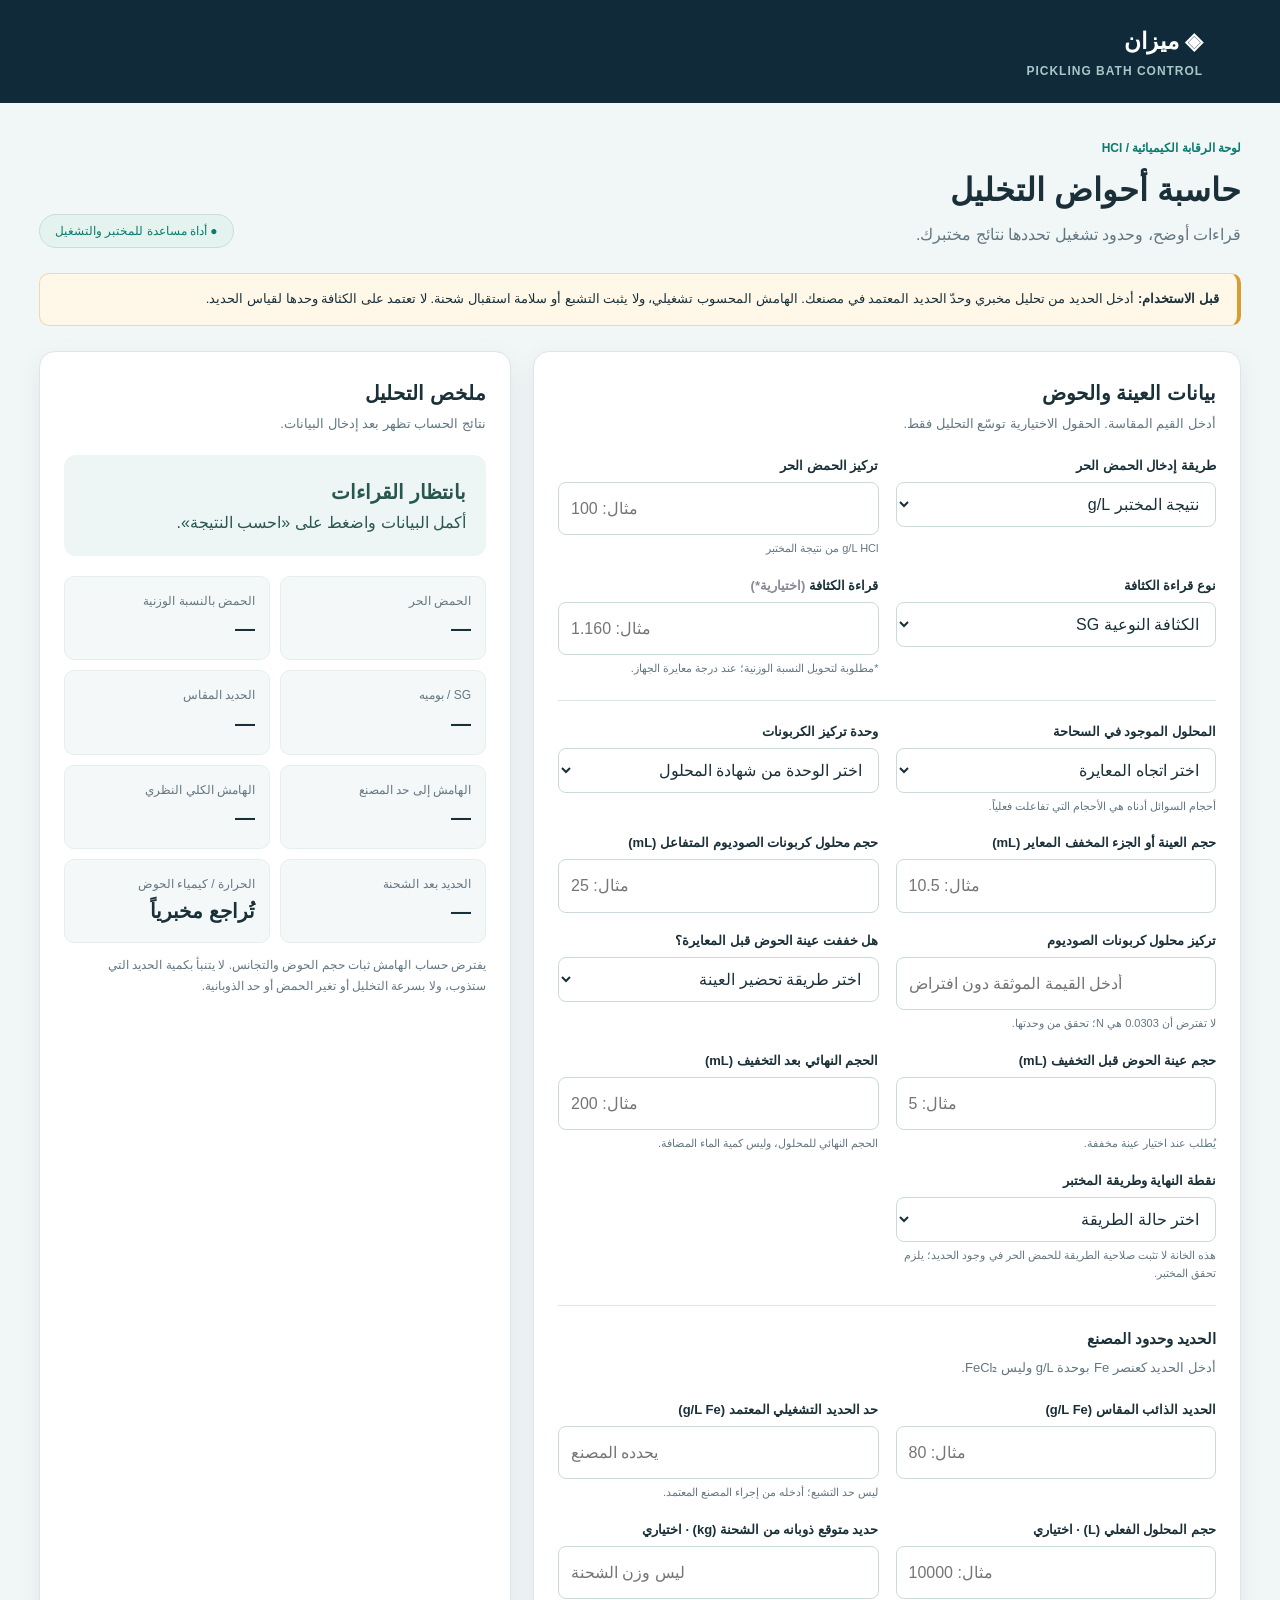
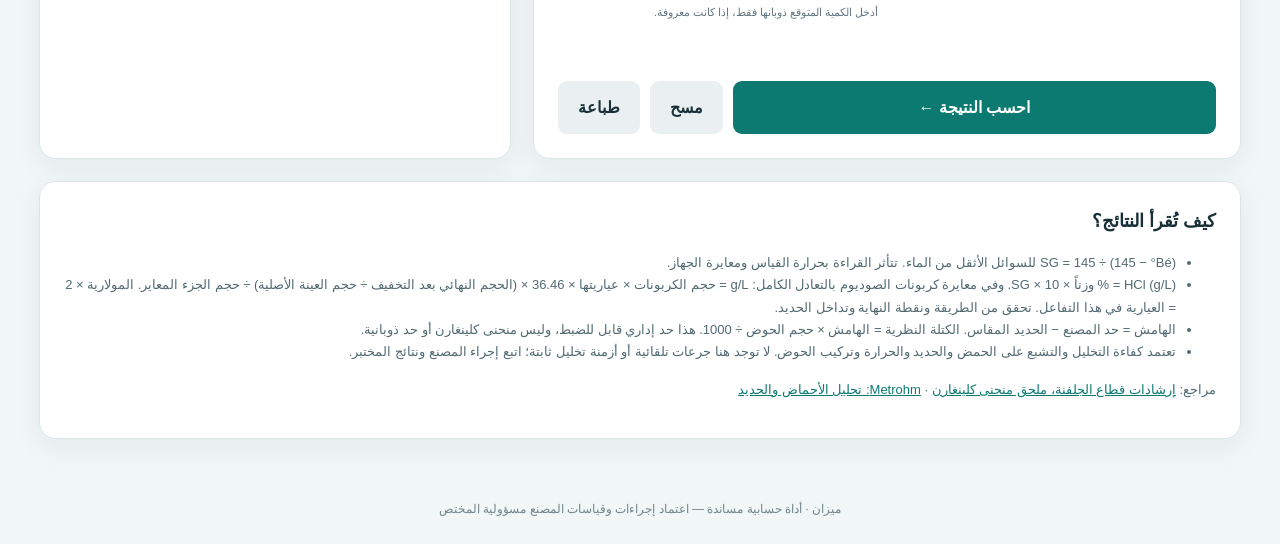
==== commit 8f11257b: "Align carbonate dilution inputs with KGC lab calculator" ====
--- a/hcl-capacity.html
+++ b/hcl-capacity.html
@@ -1,5 +1,5 @@
 <!doctype html><html lang="ar" dir="rtl"><head><meta charset="utf-8"><meta name="viewport" content="width=device-width,initial-scale=1"><title>ميزان | حاسبة أحواض التخليل</title><style>
 :root{--navy:#102a3a;--ink:#1a3039;--muted:#637782;--line:#dce6e8;--teal:#0c7a70;--bg:#f1f6f6}*{box-sizing:border-box}body{margin:0;background:var(--bg);color:var(--ink);font-family:Tahoma,Arial,sans-serif;line-height:1.7}.top{background:var(--navy);color:white;padding:22px 6%}.brand{font-weight:bold;font-size:23px}.brand small{font-size:12px;color:#a8c8c8;display:block;letter-spacing:1px}.wrap{max-width:1250px;margin:auto;padding:35px 24px}.eyebrow{color:var(--teal);font-size:12px;font-weight:bold}.hero{display:flex;justify-content:space-between;align-items:end;gap:20px}.hero h1{font-size:32px;margin:4px 0}.hero p{margin:0;color:var(--muted)}.pill{border:1px solid #c9dedb;color:var(--teal);background:#e5f3ef;border-radius:30px;padding:6px 15px;font-size:12px;white-space:nowrap}.alert{margin:25px 0;background:#fff7e7;border:1px solid #f0d8aa;border-right:4px solid #d89d32;padding:14px 18px;border-radius:10px;font-size:13px}.grid{display:grid;grid-template-columns:1.2fr .8fr;gap:22px}.card{background:white;border:1px solid var(--line);border-radius:16px;padding:24px;box-shadow:0 8px 28px #183d4810}.card h2{margin:0;font-size:20px}.sub{color:var(--muted);font-size:13px;margin:3px 0 20px}.fields{display:grid;grid-template-columns:1fr 1fr;gap:17px}.field label{display:block;font-size:13px;font-weight:bold;margin-bottom:5px}.field small{display:block;color:var(--muted);font-size:11px;margin-top:4px}.field input,.field select{width:100%;border:1px solid #cbd9dc;border-radius:8px;padding:12px;font:inherit;color:var(--ink);background:#fff;direction:ltr;text-align:left}.field select{direction:rtl;text-align:right}.section{border-top:1px solid var(--line);margin-top:22px;padding-top:20px}.section h3{font-size:15px;margin:0 0 5px}.buttons{display:flex;gap:10px;margin-top:24px}button{border:0;border-radius:9px;padding:13px 20px;font:inherit;font-weight:bold;cursor:pointer}.primary{background:var(--teal);color:white;flex:1}.secondary{background:#eaf0f1;color:var(--ink)}.status{background:#eef6f5;border-radius:12px;padding:20px;margin:20px 0;color:#285750}.status strong{display:block;font-size:20px}.results{display:grid;grid-template-columns:1fr 1fr;gap:10px}.metric{background:#f5f8f8;border:1px solid #e5eeee;padding:14px;border-radius:10px}.metric span{display:block;color:var(--muted);font-size:12px}.metric b{font-size:20px;direction:ltr;display:block;text-align:right}.note{font-size:12px;color:var(--muted)}.error{color:#a23827;font-weight:bold;min-height:22px;font-size:13px}.refs{margin-top:22px}.refs h2{font-size:18px}.refs p,.refs li{font-size:13px;color:#536a73}.refs a{color:var(--teal)}footer{text-align:center;color:#71858b;font-size:12px;padding:25px}@media(max-width:800px){.grid{grid-template-columns:1fr}.hero{display:block}.pill{display:inline-block;margin-top:15px}.hero h1{font-size:26px}}@media(max-width:480px){.fields{grid-template-columns:1fr}.wrap{padding:24px 14px}.card{padding:18px}}@media print{button{display:none}body{background:white}.card{box-shadow:none}.grid{display:block}.card{margin-bottom:10px}}
-</style></head><body><header class="top"><div class="brand">◈ ميزان <small>PICKLING BATH CONTROL</small></div></header><main class="wrap"><div class="hero"><div><div class="eyebrow">لوحة الرقابة الكيميائية / HCl</div><h1>حاسبة أحواض التخليل</h1><p>قراءات أوضح، وحدود تشغيل تحددها نتائج مختبرك.</p></div><div class="pill">● أداة مساعدة للمختبر والتشغيل</div></div><div class="alert"><b>قبل الاستخدام:</b> أدخل الحديد من تحليل مخبري وحدّ الحديد المعتمد في مصنعك. الهامش المحسوب تشغيلي، ولا يثبت التشبع أو سلامة استقبال شحنة. لا تعتمد على الكثافة وحدها لقياس الحديد.</div><div class="grid"><section class="card"><h2>بيانات العينة والحوض</h2><p class="sub">أدخل القيم المقاسة. الحقول الاختيارية توسّع التحليل فقط.</p><div class="fields"><div class="field"><label for="mode">طريقة إدخال الحمض الحر</label><select id="mode"><option value="gl">نتيجة المختبر g/L</option><option value="ww">نسبة وزنية % w/w</option><option value="tit">معايرة كربونات الصوديوم Na₂CO₃</option></select></div><div class="field" id="acidbox"><label for="acid">تركيز الحمض الحر</label><input id="acid" type="number" min="0" step="any" placeholder="مثال: 100"><small id="acidunit">g/L HCl من نتيجة المختبر</small></div><div class="field"><label for="densitytype">نوع قراءة الكثافة</label><select id="densitytype"><option value="sg">الكثافة النوعية SG</option><option value="be">درجة بوميه °Bé</option></select></div><div class="field"><label for="density">قراءة الكثافة <span style="color:#889">(اختيارية*)</span></label><input id="density" type="number" min="0" step="any" placeholder="مثال: 1.160"><small>*مطلوبة لتحويل النسبة الوزنية؛ عند درجة معايرة الجهاز.</small></div></div><div id="titration" class="fields section" hidden><div class="field"><label for="direction">المحلول الموجود في السحاحة</label><select id="direction"><option value="">اختر اتجاه المعايرة</option><option value="carbonate">كربونات الصوديوم في السحاحة</option><option value="acid">عينة الحمض في السحاحة</option></select><small>أحجام السوائل أدناه هي الأحجام التي تفاعلت فعلياً.</small></div><div class="field"><label for="conctype">وحدة تركيز الكربونات</label><select id="conctype"><option value="">اختر الوحدة من شهادة المحلول</option><option value="N">عيارية N</option><option value="M">مولارية M — للتعادل الكامل</option></select></div><div class="field"><label for="sample">حجم العينة أو الجزء المخفف المعاير (mL)</label><input id="sample" type="number" min="0" step="any" placeholder="مثال: 10"></div><div class="field"><label for="naoh">حجم محلول كربونات الصوديوم المتفاعل (mL)</label><input id="naoh" type="number" min="0" step="any" placeholder="مثال: 25"></div><div class="field"><label for="normal">تركيز محلول كربونات الصوديوم</label><input id="normal" type="number" min="0" step="any" placeholder="أدخل القيمة الموثقة دون افتراض"><small>لا تفترض أن 0.0303 هي N؛ تحقق من وحدتها.</small></div><div class="field"><label for="dilution">معامل التخفيف الإضافي</label><input id="dilution" type="number" min="1" step="any" value="1"><small>إذا كانت العينة المعايرة مخففة، أدخل معامل تخفيفها = الحجم النهائي ÷ حجم الحوض الأصلي المستخدم في التخفيف. إذا لم تخففها أدخل 1.</small></div><div class="field"><label for="endpoint">نقطة النهاية وطريقة المختبر</label><select id="endpoint"><option value="">اختر حالة الطريقة</option><option value="confirmed">طريقة مختبر موثقة للتعادل الكامل</option></select><small>هذه الخانة لا تثبت صلاحية الطريقة للحمض الحر في وجود الحديد؛ يلزم تحقق المختبر.</small></div></div><div class="section"><h3>الحديد وحدود المصنع</h3><p class="sub">أدخل الحديد كعنصر Fe بوحدة g/L وليس FeCl₂.</p><div class="fields"><div class="field"><label for="iron">الحديد الذائب المقاس (g/L Fe)</label><input id="iron" type="number" min="0" step="any" placeholder="مثال: 80"></div><div class="field"><label for="limit">حد الحديد التشغيلي المعتمد (g/L Fe)</label><input id="limit" type="number" min="0" step="any" placeholder="يحدده المصنع"><small>ليس حد التشبع؛ أدخله من إجراء المصنع المعتمد.</small></div><div class="field"><label for="volume">حجم المحلول الفعلي (L) · اختياري</label><input id="volume" type="number" min="0" step="any" placeholder="مثال: 10000"></div><div class="field"><label for="load">حديد متوقع ذوبانه من الشحنة (kg) · اختياري</label><input id="load" type="number" min="0" step="any" placeholder="ليس وزن الشحنة"><small>أدخل الكمية المتوقع ذوبانها فقط، إذا كانت معروفة.</small></div></div></div><p class="error" id="error" role="alert"></p><div class="buttons"><button class="primary" id="calculate">احسب النتيجة ←</button><button class="secondary" id="reset">مسح</button><button class="secondary" onclick="window.print()">طباعة</button></div></section><section class="card"><h2>ملخص التحليل</h2><p class="sub">نتائج الحساب تظهر بعد إدخال البيانات.</p><div class="status" id="status" aria-live="polite"><strong>بانتظار القراءات</strong>أكمل البيانات واضغط على «احسب النتيجة».</div><div class="results"><div class="metric"><span>الحمض الحر</span><b id="outacid">—</b></div><div class="metric"><span>الحمض بالنسبة الوزنية</span><b id="outww">—</b></div><div class="metric"><span>SG / بوميه</span><b id="outsg">—</b></div><div class="metric"><span>الحديد المقاس</span><b id="outiron">—</b></div><div class="metric"><span>الهامش إلى حد المصنع</span><b id="margin">—</b></div><div class="metric"><span>الهامش الكلي النظري</span><b id="mass">—</b></div><div class="metric"><span>الحديد بعد الشحنة</span><b id="projected">—</b></div><div class="metric"><span>الحرارة / كيمياء الحوض</span><b>تُراجع مخبرياً</b></div></div><p class="note">يفترض حساب الهامش ثبات حجم الحوض والتجانس. لا يتنبأ بكمية الحديد التي ستذوب، ولا بسرعة التخليل أو تغير الحمض أو حد الذوبانية.</p></section></div><section class="card refs"><h2>كيف تُقرأ النتائج؟</h2><ul><li>SG = 145 ÷ (145 − °Bé) للسوائل الأثقل من الماء. تتأثر القراءة بحرارة القياس ومعايرة الجهاز.</li><li>HCl (g/L) = % وزناً × SG × 10. وفي معايرة كربونات الصوديوم بالتعادل الكامل: g/L = حجم الكربونات × عياريتها × 36.46 × معامل التخفيف ÷ حجم عينة الحوض. المولارية × 2 = العيارية في هذا التفاعل. تحقق من الطريقة ونقطة النهاية وتداخل الحديد.</li><li>الهامش = حد المصنع − الحديد المقاس. الكتلة النظرية = الهامش × حجم الحوض ÷ 1000. هذا حد إداري قابل للضبط، وليس منحنى كلينغارن أو حد ذوبانية.</li><li>تعتمد كفاءة التخليل والتشبع على الحمض والحديد والحرارة وتركيب الحوض. لا توجد هنا جرعات تلقائية أو أزمنة تخليل ثابتة؛ اتبع إجراء المصنع ونتائج المختبر.</li></ul><p>مراجع: <a href="https://www.sepa.org.uk/media/90906/ippc_sg5_guidance_for_a2_activities_in_the_galvanising_sector.pdf" target="_blank" rel="noreferrer">إرشادات قطاع الجلفنة، ملحق منحنى كلينغارن</a> · <a href="https://www.metrohm.com/ja_jp/applications/application-notes/prozess-applikationen-anpan/an-pan-1019.html" target="_blank" rel="noreferrer">Metrohm: تحليل الأحماض والحديد</a></p></section></main><footer>ميزان · أداة حسابية مساندة — اعتماد إجراءات وقياسات المصنع مسؤولية المختص</footer><script>
-const $=id=>document.getElementById(id);const fields=['acid','density','sample','naoh','normal','dilution','iron','limit','volume','load'];const n=id=>$(id).value.trim()===''?null:Number($(id).value);const fmt=(x,d=1)=>Number(x).toLocaleString('en-US',{maximumFractionDigits:d});function mode(){let m=$('mode').value;$('acidbox').hidden=m==='tit';$('titration').hidden=m!=='tit';$('acidunit').textContent=m==='ww'?'% وزناً/وزن من نتيجة المختبر':'g/L HCl من نتيجة المختبر'}$('mode').onchange=mode;$('densitytype').onchange=()=>{$('density').placeholder=$('densitytype').value==='sg'?'مثال: 1.160':'مثال: 20.0'};function clearout(){['outacid','outww','outsg','outiron','margin','mass','projected'].forEach(id=>$(id).textContent='—')}function calculate(){clearout();$('error').textContent='';$('status').innerHTML='<strong>النتيجة غير مكتملة</strong>راجع البيانات ثم أعد الحساب.';let x={};for(const id of fields){x[id]=n(id);if(x[id]!==null&&(!Number.isFinite(x[id])||x[id]<0)){ $('error').textContent='أدخل أرقاماً صحيحة غير سالبة في جميع الحقول.';return}}let sg=null,be=null;if(x.density!==null){if($('densitytype').value==='be'){if(x.density>=145){$('error').textContent='قراءة بوميه غير صالحة.';return}be=x.density;sg=145/(145-be)}else{sg=x.density;if(sg<1||sg>2){$('error').textContent='تحقق من SG: أدخل قيمة بين 1 و 2 لهذه الأداة.';return}be=145-145/sg}}let acid;let m=$('mode').value;if(m==='tit'){if(!$('direction').value||!$('conctype').value||!$('endpoint').value){$('error').textContent='اختر اتجاه المعايرة ووحدة تركيز الكربونات وأكد أن نقطة النهاية للتعادل الكامل وفق طريقة المختبر.';return}if(x.sample===null||x.sample<=0||x.naoh===null||x.normal===null||x.normal<=0||x.dilution===null||x.dilution<1){$('error').textContent='أكمل أحجام المحاليل والتركيز؛ حجم العينة والتركيز أكبر من صفر ومعامل التخفيف 1 أو أكثر.';return}acid=x.naoh*x.normal*($('conctype').value==='M'?2:1)*36.46*x.dilution/x.sample}else{if(x.acid===null){$('error').textContent='أدخل نتيجة الحمض الحر.';return}if(m==='ww'&&(x.acid>100||sg===null)){$('error').textContent='النسبة الوزنية يجب ألا تتجاوز 100% وتتطلب قراءة الكثافة.';return}acid=m==='ww'?x.acid*sg*10:x.acid}if(x.iron===null||x.limit===null||x.limit<=0){$('error').textContent='أدخل الحديد المقاس وحد الحديد المعتمد الأكبر من صفر.';return}if(x.volume!==null&&x.volume<=0){$('error').textContent='حجم الحوض يجب أن يكون أكبر من صفر.';return}if(x.load!==null&&x.volume===null){$('error').textContent='لحساب أثر الشحنة أدخل حجم الحوض الفعلي.';return}let margin=x.limit-x.iron, projected=x.load!==null?x.iron+x.load*1000/x.volume:null;$('outacid').textContent=fmt(acid)+' g/L';$('outww').textContent=sg?fmt(acid/(10*sg),2)+' % w/w':'يتطلب SG';$('outsg').textContent=sg?fmt(sg,4)+' / '+fmt(be,2)+' °Bé':'غير مدخل';$('outiron').textContent=fmt(x.iron)+' g/L';$('margin').textContent=fmt(margin)+' g/L';$('mass').textContent=x.volume?fmt(Math.max(0,margin)*x.volume/1000)+' kg':'يتطلب الحجم';$('projected').textContent=projected!==null?fmt(projected)+' g/L':'غير مدخل';let title,body;if(margin<=0){title='بلغ حد المصنع أو تجاوزه';body='لا يوجد هامش ضمن الحد المدخل. راجع مسؤول التشغيل ونتائج التحليل.'}else if(projected!==null&&projected>=x.limit){title='الشحنة تتجاوز الهامش المحدد';body='الحديد المتوقع بعد الشحنة يبلغ الحد أو يتجاوزه. راجع مسؤول التشغيل.'}else if(projected!==null){title='ضمن حد الحديد المدخل حسابياً';body='التقدير مشروط بصحة الحديد المتوقع ذوبانه وثبات الحجم. راجع الحمض والحرارة والتشبع قبل القرار.'}else{title='يوجد هامش إلى حد المصنع';body='لا يمكن الجزم بقبول الشحنة دون تقدير الحديد الذي سيذوب ومراجعة الحمض والحرارة والتشبع.'}$('status').innerHTML='<strong>'+title+'</strong>'+body;$('status').style.background=margin<=0||(projected!==null&&projected>=x.limit)?'#fff0ea':'#eef6f5'}$('calculate').onclick=calculate;$('reset').onclick=()=>{fields.forEach(id=>$(id).value='');$('dilution').value='1';$('mode').value='gl';$('densitytype').value='sg';$('direction').value='';$('conctype').value='';$('endpoint').value='';mode();clearout();$('error').textContent='';$('status').innerHTML='<strong>بانتظار القراءات</strong>أكمل البيانات واضغط على «احسب النتيجة».'};mode();
+</style></head><body><header class="top"><div class="brand">◈ ميزان <small>PICKLING BATH CONTROL</small></div></header><main class="wrap"><div class="hero"><div><div class="eyebrow">لوحة الرقابة الكيميائية / HCl</div><h1>حاسبة أحواض التخليل</h1><p>قراءات أوضح، وحدود تشغيل تحددها نتائج مختبرك.</p></div><div class="pill">● أداة مساعدة للمختبر والتشغيل</div></div><div class="alert"><b>قبل الاستخدام:</b> أدخل الحديد من تحليل مخبري وحدّ الحديد المعتمد في مصنعك. الهامش المحسوب تشغيلي، ولا يثبت التشبع أو سلامة استقبال شحنة. لا تعتمد على الكثافة وحدها لقياس الحديد.</div><div class="grid"><section class="card"><h2>بيانات العينة والحوض</h2><p class="sub">أدخل القيم المقاسة. الحقول الاختيارية توسّع التحليل فقط.</p><div class="fields"><div class="field"><label for="mode">طريقة إدخال الحمض الحر</label><select id="mode"><option value="gl">نتيجة المختبر g/L</option><option value="ww">نسبة وزنية % w/w</option><option value="tit">معايرة كربونات الصوديوم Na₂CO₃</option></select></div><div class="field" id="acidbox"><label for="acid">تركيز الحمض الحر</label><input id="acid" type="number" min="0" step="any" placeholder="مثال: 100"><small id="acidunit">g/L HCl من نتيجة المختبر</small></div><div class="field"><label for="densitytype">نوع قراءة الكثافة</label><select id="densitytype"><option value="sg">الكثافة النوعية SG</option><option value="be">درجة بوميه °Bé</option></select></div><div class="field"><label for="density">قراءة الكثافة <span style="color:#889">(اختيارية*)</span></label><input id="density" type="number" min="0" step="any" placeholder="مثال: 1.160"><small>*مطلوبة لتحويل النسبة الوزنية؛ عند درجة معايرة الجهاز.</small></div></div><div id="titration" class="fields section" hidden><div class="field"><label for="direction">المحلول الموجود في السحاحة</label><select id="direction"><option value="">اختر اتجاه المعايرة</option><option value="carbonate">كربونات الصوديوم في السحاحة</option><option value="acid">عينة الحمض في السحاحة</option></select><small>أحجام السوائل أدناه هي الأحجام التي تفاعلت فعلياً.</small></div><div class="field"><label for="conctype">وحدة تركيز الكربونات</label><select id="conctype"><option value="">اختر الوحدة من شهادة المحلول</option><option value="N">عيارية N</option><option value="M">مولارية M — للتعادل الكامل</option></select></div><div class="field"><label for="sample">حجم العينة أو الجزء المخفف المعاير (mL)</label><input id="sample" type="number" min="0" step="any" placeholder="مثال: 10.5"></div><div class="field"><label for="naoh">حجم محلول كربونات الصوديوم المتفاعل (mL)</label><input id="naoh" type="number" min="0" step="any" placeholder="مثال: 25"></div><div class="field"><label for="normal">تركيز محلول كربونات الصوديوم</label><input id="normal" type="number" min="0" step="any" placeholder="أدخل القيمة الموثقة دون افتراض"><small>لا تفترض أن 0.0303 هي N؛ تحقق من وحدتها.</small></div><div class="field"><label for="dilutionmode">هل خففت عينة الحوض قبل المعايرة؟</label><select id="dilutionmode"><option value="">اختر طريقة تحضير العينة</option><option value="no">لم أخففها</option><option value="yes">خففتها قبل أخذ جزء للمعايرة</option></select></div><div class="field"><label for="original">حجم عينة الحوض قبل التخفيف (mL)</label><input id="original" type="number" min="0" step="any" placeholder="مثال: 5"><small>يُطلب عند اختيار عينة مخففة.</small></div><div class="field"><label for="finalvol">الحجم النهائي بعد التخفيف (mL)</label><input id="finalvol" type="number" min="0" step="any" placeholder="مثال: 200"><small>الحجم النهائي للمحلول، وليس كمية الماء المضافة.</small></div><div class="field"><label for="endpoint">نقطة النهاية وطريقة المختبر</label><select id="endpoint"><option value="">اختر حالة الطريقة</option><option value="confirmed">طريقة مختبر موثقة للتعادل الكامل</option></select><small>هذه الخانة لا تثبت صلاحية الطريقة للحمض الحر في وجود الحديد؛ يلزم تحقق المختبر.</small></div></div><div class="section"><h3>الحديد وحدود المصنع</h3><p class="sub">أدخل الحديد كعنصر Fe بوحدة g/L وليس FeCl₂.</p><div class="fields"><div class="field"><label for="iron">الحديد الذائب المقاس (g/L Fe)</label><input id="iron" type="number" min="0" step="any" placeholder="مثال: 80"></div><div class="field"><label for="limit">حد الحديد التشغيلي المعتمد (g/L Fe)</label><input id="limit" type="number" min="0" step="any" placeholder="يحدده المصنع"><small>ليس حد التشبع؛ أدخله من إجراء المصنع المعتمد.</small></div><div class="field"><label for="volume">حجم المحلول الفعلي (L) · اختياري</label><input id="volume" type="number" min="0" step="any" placeholder="مثال: 10000"></div><div class="field"><label for="load">حديد متوقع ذوبانه من الشحنة (kg) · اختياري</label><input id="load" type="number" min="0" step="any" placeholder="ليس وزن الشحنة"><small>أدخل الكمية المتوقع ذوبانها فقط، إذا كانت معروفة.</small></div></div></div><p class="error" id="error" role="alert"></p><div class="buttons"><button class="primary" id="calculate">احسب النتيجة ←</button><button class="secondary" id="reset">مسح</button><button class="secondary" onclick="window.print()">طباعة</button></div></section><section class="card"><h2>ملخص التحليل</h2><p class="sub">نتائج الحساب تظهر بعد إدخال البيانات.</p><div class="status" id="status" aria-live="polite"><strong>بانتظار القراءات</strong>أكمل البيانات واضغط على «احسب النتيجة».</div><div class="results"><div class="metric"><span>الحمض الحر</span><b id="outacid">—</b></div><div class="metric"><span>الحمض بالنسبة الوزنية</span><b id="outww">—</b></div><div class="metric"><span>SG / بوميه</span><b id="outsg">—</b></div><div class="metric"><span>الحديد المقاس</span><b id="outiron">—</b></div><div class="metric"><span>الهامش إلى حد المصنع</span><b id="margin">—</b></div><div class="metric"><span>الهامش الكلي النظري</span><b id="mass">—</b></div><div class="metric"><span>الحديد بعد الشحنة</span><b id="projected">—</b></div><div class="metric"><span>الحرارة / كيمياء الحوض</span><b>تُراجع مخبرياً</b></div></div><p class="note">يفترض حساب الهامش ثبات حجم الحوض والتجانس. لا يتنبأ بكمية الحديد التي ستذوب، ولا بسرعة التخليل أو تغير الحمض أو حد الذوبانية.</p></section></div><section class="card refs"><h2>كيف تُقرأ النتائج؟</h2><ul><li>SG = 145 ÷ (145 − °Bé) للسوائل الأثقل من الماء. تتأثر القراءة بحرارة القياس ومعايرة الجهاز.</li><li>HCl (g/L) = % وزناً × SG × 10. وفي معايرة كربونات الصوديوم بالتعادل الكامل: g/L = حجم الكربونات × عياريتها × 36.46 × (الحجم النهائي بعد التخفيف ÷ حجم العينة الأصلية) ÷ حجم الجزء المعاير. المولارية × 2 = العيارية في هذا التفاعل. تحقق من الطريقة ونقطة النهاية وتداخل الحديد.</li><li>الهامش = حد المصنع − الحديد المقاس. الكتلة النظرية = الهامش × حجم الحوض ÷ 1000. هذا حد إداري قابل للضبط، وليس منحنى كلينغارن أو حد ذوبانية.</li><li>تعتمد كفاءة التخليل والتشبع على الحمض والحديد والحرارة وتركيب الحوض. لا توجد هنا جرعات تلقائية أو أزمنة تخليل ثابتة؛ اتبع إجراء المصنع ونتائج المختبر.</li></ul><p>مراجع: <a href="https://www.sepa.org.uk/media/90906/ippc_sg5_guidance_for_a2_activities_in_the_galvanising_sector.pdf" target="_blank" rel="noreferrer">إرشادات قطاع الجلفنة، ملحق منحنى كلينغارن</a> · <a href="https://www.metrohm.com/ja_jp/applications/application-notes/prozess-applikationen-anpan/an-pan-1019.html" target="_blank" rel="noreferrer">Metrohm: تحليل الأحماض والحديد</a></p></section></main><footer>ميزان · أداة حسابية مساندة — اعتماد إجراءات وقياسات المصنع مسؤولية المختص</footer><script>
+const $=id=>document.getElementById(id);const fields=['acid','density','sample','naoh','normal','original','finalvol','iron','limit','volume','load'];const n=id=>$(id).value.trim()===''?null:Number($(id).value);const fmt=(x,d=1)=>Number(x).toLocaleString('en-US',{maximumFractionDigits:d});function mode(){let m=$('mode').value;$('acidbox').hidden=m==='tit';$('titration').hidden=m!=='tit';$('acidunit').textContent=m==='ww'?'% وزناً/وزن من نتيجة المختبر':'g/L HCl من نتيجة المختبر'}$('mode').onchange=mode;$('densitytype').onchange=()=>{$('density').placeholder=$('densitytype').value==='sg'?'مثال: 1.160':'مثال: 20.0'};function clearout(){['outacid','outww','outsg','outiron','margin','mass','projected'].forEach(id=>$(id).textContent='—')}function calculate(){clearout();$('error').textContent='';$('status').innerHTML='<strong>النتيجة غير مكتملة</strong>راجع البيانات ثم أعد الحساب.';let x={};for(const id of fields){x[id]=n(id);if(x[id]!==null&&(!Number.isFinite(x[id])||x[id]<0)){ $('error').textContent='أدخل أرقاماً صحيحة غير سالبة في جميع الحقول.';return}}let sg=null,be=null;if(x.density!==null){if($('densitytype').value==='be'){if(x.density>=145){$('error').textContent='قراءة بوميه غير صالحة.';return}be=x.density;sg=145/(145-be)}else{sg=x.density;if(sg<1||sg>2){$('error').textContent='تحقق من SG: أدخل قيمة بين 1 و 2 لهذه الأداة.';return}be=145-145/sg}}let acid;let m=$('mode').value;if(m==='tit'){if(!$('direction').value||!$('conctype').value||!$('endpoint').value){$('error').textContent='اختر اتجاه المعايرة ووحدة تركيز الكربونات وأكد أن نقطة النهاية للتعادل الكامل وفق طريقة المختبر.';return}if(x.sample===null||x.sample<=0||x.naoh===null||x.normal===null||x.normal<=0||!$('dilutionmode').value){$('error').textContent='أكمل أحجام المحاليل والتركيز واختر طريقة تحضير العينة.';return}let factor=1;if($('dilutionmode').value==='yes'){if(x.original===null||x.original<=0||x.finalvol===null||x.finalvol<x.original||x.sample>x.finalvol){$('error').textContent='تحقق من أحجام التخفيف: الحجم النهائي لا يقل عن العينة الأصلية، والجزء المعاير لا يتجاوز الحجم النهائي.';return}factor=x.finalvol/x.original}acid=x.naoh*x.normal*($('conctype').value==='M'?2:1)*36.46*factor/x.sample}else{if(x.acid===null){$('error').textContent='أدخل نتيجة الحمض الحر.';return}if(m==='ww'&&(x.acid>100||sg===null)){$('error').textContent='النسبة الوزنية يجب ألا تتجاوز 100% وتتطلب قراءة الكثافة.';return}acid=m==='ww'?x.acid*sg*10:x.acid}if(x.iron===null||x.limit===null||x.limit<=0){$('error').textContent='أدخل الحديد المقاس وحد الحديد المعتمد الأكبر من صفر.';return}if(x.volume!==null&&x.volume<=0){$('error').textContent='حجم الحوض يجب أن يكون أكبر من صفر.';return}if(x.load!==null&&x.volume===null){$('error').textContent='لحساب أثر الشحنة أدخل حجم الحوض الفعلي.';return}let margin=x.limit-x.iron, projected=x.load!==null?x.iron+x.load*1000/x.volume:null;$('outacid').textContent=fmt(acid)+' g/L';$('outww').textContent=sg?fmt(acid/(10*sg),2)+' % w/w':'يتطلب SG';$('outsg').textContent=sg?fmt(sg,4)+' / '+fmt(be,2)+' °Bé':'غير مدخل';$('outiron').textContent=fmt(x.iron)+' g/L';$('margin').textContent=fmt(margin)+' g/L';$('mass').textContent=x.volume?fmt(Math.max(0,margin)*x.volume/1000)+' kg':'يتطلب الحجم';$('projected').textContent=projected!==null?fmt(projected)+' g/L':'غير مدخل';let title,body;if(margin<=0){title='بلغ حد المصنع أو تجاوزه';body='لا يوجد هامش ضمن الحد المدخل. راجع مسؤول التشغيل ونتائج التحليل.'}else if(projected!==null&&projected>=x.limit){title='الشحنة تتجاوز الهامش المحدد';body='الحديد المتوقع بعد الشحنة يبلغ الحد أو يتجاوزه. راجع مسؤول التشغيل.'}else if(projected!==null){title='ضمن حد الحديد المدخل حسابياً';body='التقدير مشروط بصحة الحديد المتوقع ذوبانه وثبات الحجم. راجع الحمض والحرارة والتشبع قبل القرار.'}else{title='يوجد هامش إلى حد المصنع';body='لا يمكن الجزم بقبول الشحنة دون تقدير الحديد الذي سيذوب ومراجعة الحمض والحرارة والتشبع.'}$('status').innerHTML='<strong>'+title+'</strong>'+body;$('status').style.background=margin<=0||(projected!==null&&projected>=x.limit)?'#fff0ea':'#eef6f5'}$('calculate').onclick=calculate;$('reset').onclick=()=>{fields.forEach(id=>$(id).value='');$('dilutionmode').value='';$('mode').value='gl';$('densitytype').value='sg';$('direction').value='';$('conctype').value='';$('endpoint').value='';mode();clearout();$('error').textContent='';$('status').innerHTML='<strong>بانتظار القراءات</strong>أكمل البيانات واضغط على «احسب النتيجة».'};mode();
 </script></body></html>
